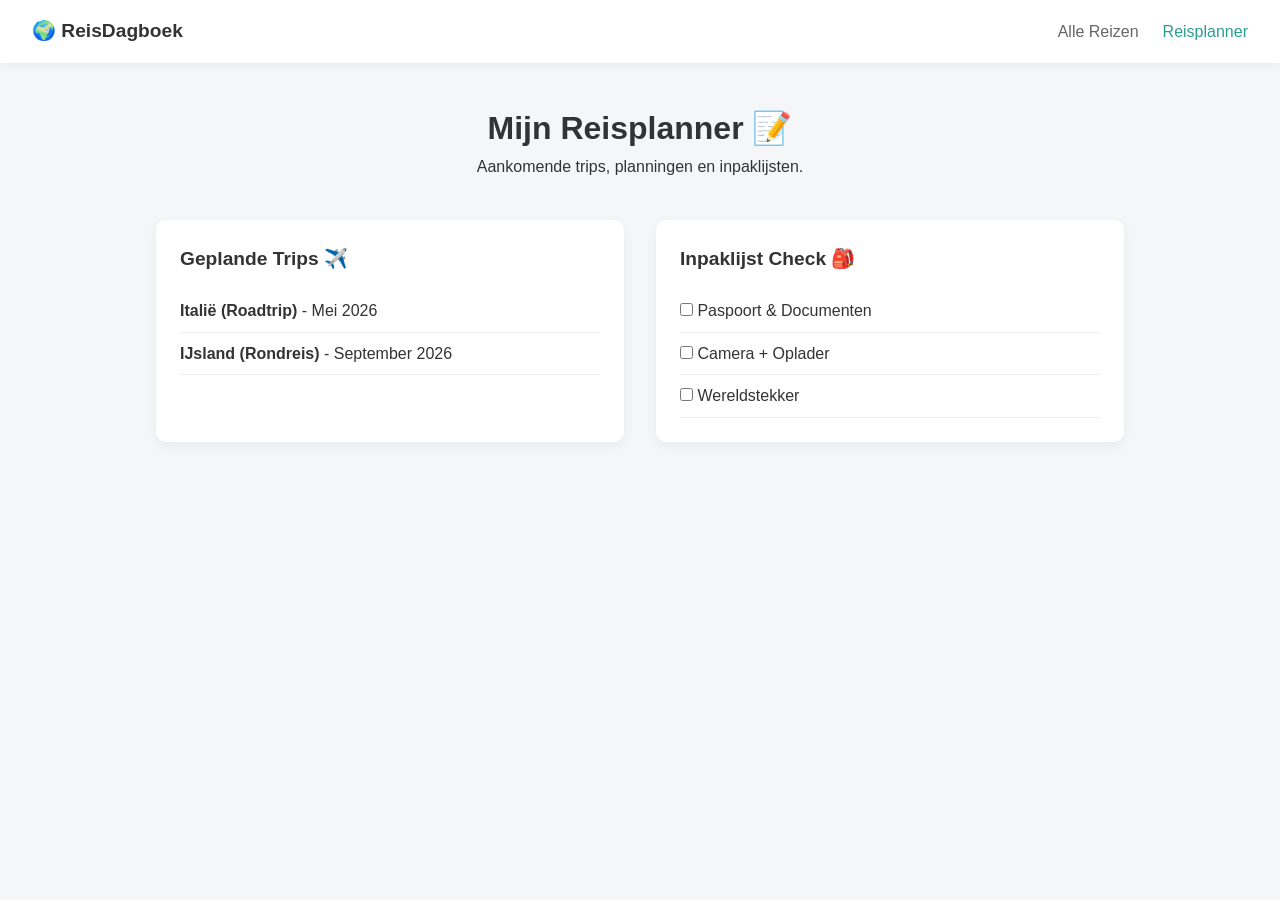
==== planner.html @ d39c9a02 "gemini" ====
<!DOCTYPE html>
<html lang="nl">
<head>
    <meta charset="UTF-8">
    <meta name="viewport" content="width=device-width, initial-scale=1.0">
    <title>Reisplanner</title>
    <link rel="stylesheet" href="style.css">
</head>
<body>

    <nav class="navbar">
        <div class="logo">🌍 ReisDagboek</div>
        <ul class="nav-links">
            <li><a href="index.html">Alle Reizen</a></li>
            <li><a href="planner.html" class="active">Reisplanner</a></li>
        </ul>
    </nav>

    <header>
        <h1>Mijn Reisplanner 📝</h1>
        <p>Aankomende trips, planningen en inpaklijsten.</p>
    </header>

    <main class="container">
        <section class="planner-grid">
            <div class="planner-box">
                <h2>Geplande Trips ✈️</h2>
                <ul class="plan-list">
                    <li><strong>Italië (Roadtrip)</strong> - Mei 2026</li>
                    <li><strong>IJsland (Rondreis)</strong> - September 2026</li>
                </ul>
            </div>

            <div class="planner-box">
                <h2>Inpaklijst Check 🎒</h2>
                <ul class="checklist">
                    <li><input type="checkbox"> Paspoort & Documenten</li>
                    <li><input type="checkbox"> Camera + Oplader</li>
                    <li><input type="checkbox"> Wereldstekker</li>
                </ul>
            </div>
        </section>
    </main>

</body>
</html>
---- style.css ----
:root {
    --bg-color: #f4f6f8;
    --card-bg: #ffffff;
    --text-color: #333333;
    --primary-color: #2a9d8f;
    --radius: 10px;
}

* {
    box-sizing: border-box;
    margin: 0;
    padding: 0;
}

body {
    font-family: -apple-system, BlinkMacSystemFont, "Segoe UI", Roboto, sans-serif;
    background-color: var(--bg-color);
    color: var(--text-color);
    line-height: 1.6;
}

/* Navigatiebalk */
.navbar {
    background-color: #fff;
    display: flex;
    justify-content: space-between;
    align-items: center;
    padding: 1rem 2rem;
    box-shadow: 0 2px 10px rgba(0,0,0,0.05);
}

.logo {
    font-weight: bold;
    font-size: 1.2rem;
}

.nav-links {
    display: flex;
    list-style: none;
    gap: 1.5rem;
}

.nav-links a {
    text-decoration: none;
    color: #666;
    font-weight: 500;
}

.nav-links a.active, .nav-links a:hover {
    color: var(--primary-color);
}

/* Layout */
header {
    text-align: center;
    padding: 2.5rem 1rem;
}

.container {
    max-width: 1000px;
    margin: 0 auto;
    padding: 0 1rem 3rem;
}

/* Grid Reizen Overzicht */
.gallery {
    display: grid;
    grid-template-columns: repeat(auto-fit, minmax(280px, 1fr));
    gap: 2rem;
}

.card {
    background: var(--card-bg);
    border-radius: var(--radius);
    overflow: hidden;
    box-shadow: 0 4px 12px rgba(0,0,0,0.05);
}

.card img {
    width: 100%;
    height: 200px;
    object-fit: cover;
}

.card-content {
    padding: 1.2rem;
}

.tag {
    background: rgba(42, 157, 143, 0.1);
    color: var(--primary-color);
    font-size: 0.75rem;
    font-weight: bold;
    padding: 0.2rem 0.5rem;
    border-radius: 12px;
}

/* Reisplanner Pagina */
.planner-grid {
    display: grid;
    grid-template-columns: repeat(auto-fit, minmax(300px, 1fr));
    gap: 2rem;
}

.planner-box {
    background: var(--card-bg);
    padding: 1.5rem;
    border-radius: var(--radius);
    box-shadow: 0 4px 12px rgba(0,0,0,0.05);
}

.planner-box h2 {
    font-size: 1.2rem;
    margin-bottom: 1rem;
}

.plan-list, .checklist {
    list-style: none;
}

.plan-list li, .checklist li {
    padding: 0.5rem 0;
    border-bottom: 1px solid #eee;
}
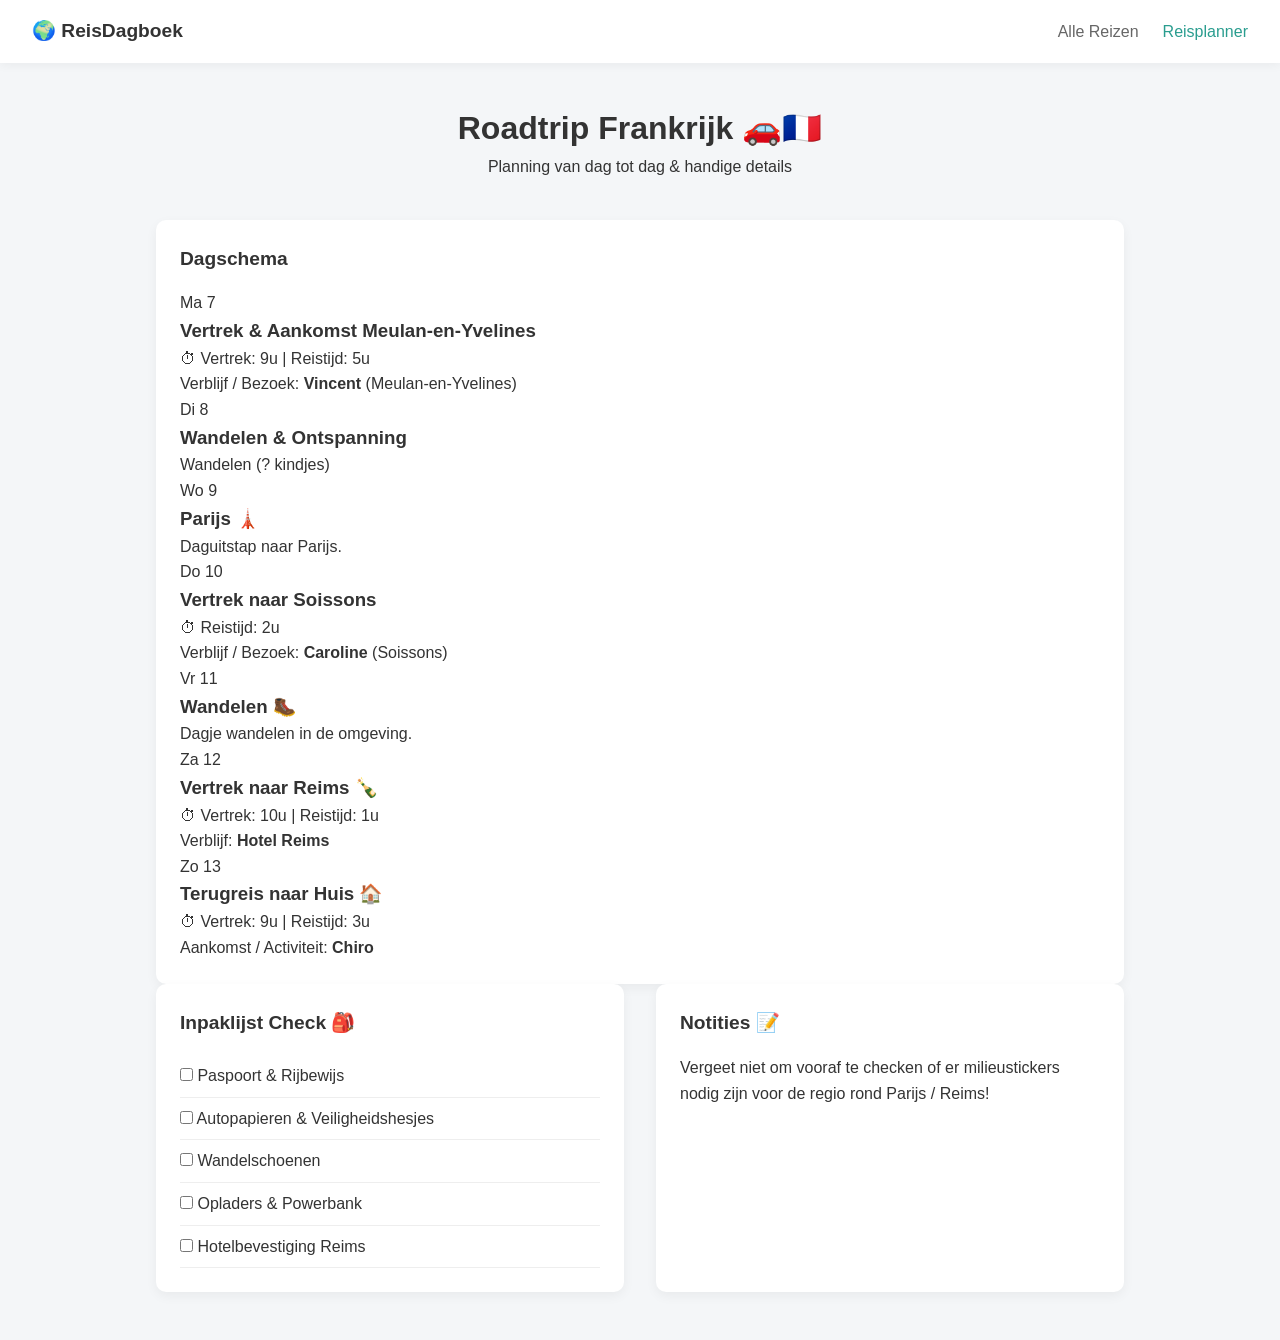
==== commit 9c988165: "gemini" ====
--- a/planner.html
+++ b/planner.html
@@ -3,7 +3,7 @@
 <head>
     <meta charset="UTF-8">
     <meta name="viewport" content="width=device-width, initial-scale=1.0">
-    <title>Reisplanner</title>
+    <title>Reisplanner - Roadtrip Frankrijk</title>
     <link rel="stylesheet" href="style.css">
 </head>
 <body>
@@ -17,27 +17,102 @@
     </nav>
 
     <header>
-        <h1>Mijn Reisplanner 📝</h1>
-        <p>Aankomende trips, planningen en inpaklijsten.</p>
+        <h1>Roadtrip Frankrijk 🚗🇫🇷</h1>
+        <p>Planning van dag tot dag & handige details</p>
     </header>
 
     <main class="container">
-        <section class="planner-grid">
+        <!-- Dag-tot-dag planning -->
+        <section class="planner-box full-width">
+            <h2>Dagschema</h2>
+            <div class="timeline">
+
+                <!-- Maandag 7 -->
+                <div class="timeline-item">
+                    <div class="timeline-date">Ma 7</div>
+                    <div class="timeline-content">
+                        <h3>Vertrek & Aankomst Meulan-en-Yvelines</h3>
+                        <p class="time-info">⏱ Vertrek: 9u | Reistijd: 5u</p>
+                        <p class="details">Verblijf / Bezoek: <strong>Vincent</strong> (Meulan-en-Yvelines)</p>
+                    </div>
+                </div>
+
+                <!-- Dinsdag 8 -->
+                <div class="timeline-item">
+                    <div class="timeline-date">Di 8</div>
+                    <div class="timeline-content">
+                        <h3>Wandelen & Ontspanning</h3>
+                        <p>Wandelen (? kindjes)</p>
+                    </div>
+                </div>
+
+                <!-- Woensdag 9 -->
+                <div class="timeline-item">
+                    <div class="timeline-date">Wo 9</div>
+                    <div class="timeline-content">
+                        <h3>Parijs 🗼</h3>
+                        <p>Daguitstap naar Parijs.</p>
+                    </div>
+                </div>
+
+                <!-- Donderdag 10 -->
+                <div class="timeline-item">
+                    <div class="timeline-date">Do 10</div>
+                    <div class="timeline-content">
+                        <h3>Vertrek naar Soissons</h3>
+                        <p class="time-info">⏱ Reistijd: 2u</p>
+                        <p class="details">Verblijf / Bezoek: <strong>Caroline</strong> (Soissons)</p>
+                    </div>
+                </div>
+
+                <!-- Vrijdag 11 -->
+                <div class="timeline-item">
+                    <div class="timeline-date">Vr 11</div>
+                    <div class="timeline-content">
+                        <h3>Wandelen 🥾</h3>
+                        <p>Dagje wandelen in de omgeving.</p>
+                    </div>
+                </div>
+
+                <!-- Zaterdag 12 -->
+                <div class="timeline-item">
+                    <div class="timeline-date">Za 12</div>
+                    <div class="timeline-content">
+                        <h3>Vertrek naar Reims 🍾</h3>
+                        <p class="time-info">⏱ Vertrek: 10u | Reistijd: 1u</p>
+                        <p class="details">Verblijf: <strong>Hotel Reims</strong></p>
+                    </div>
+                </div>
+
+                <!-- Zondag 13 -->
+                <div class="timeline-item">
+                    <div class="timeline-date">Zo 13</div>
+                    <div class="timeline-content">
+                        <h3>Terugreis naar Huis 🏠</h3>
+                        <p class="time-info">⏱ Vertrek: 9u | Reistijd: 3u</p>
+                        <p class="details">Aankomst / Activiteit: <strong>Chiro</strong></p>
+                    </div>
+                </div>
+
+            </div>
+        </section>
+
+        <!-- Extra sectie voor inpaklijst of notities -->
+        <section class="planner-grid margin-top">
             <div class="planner-box">
-                <h2>Geplande Trips ✈️</h2>
-                <ul class="plan-list">
-                    <li><strong>Italië (Roadtrip)</strong> - Mei 2026</li>
-                    <li><strong>IJsland (Rondreis)</strong> - September 2026</li>
+                <h2>Inpaklijst Check 🎒</h2>
+                <ul class="checklist">
+                    <li><input type="checkbox"> Paspoort & Rijbewijs</li>
+                    <li><input type="checkbox"> Autopapieren & Veiligheidshesjes</li>
+                    <li><input type="checkbox"> Wandelschoenen</li>
+                    <li><input type="checkbox"> Opladers & Powerbank</li>
+                    <li><input type="checkbox"> Hotelbevestiging Reims</li>
                 </ul>
             </div>
 
             <div class="planner-box">
-                <h2>Inpaklijst Check 🎒</h2>
-                <ul class="checklist">
-                    <li><input type="checkbox"> Paspoort & Documenten</li>
-                    <li><input type="checkbox"> Camera + Oplader</li>
-                    <li><input type="checkbox"> Wereldstekker</li>
-                </ul>
+                <h2>Notities 📝</h2>
+                <p>Vergeet niet om vooraf te checken of er milieustickers nodig zijn voor de regio rond Parijs / Reims!</p>
             </div>
         </section>
     </main>
